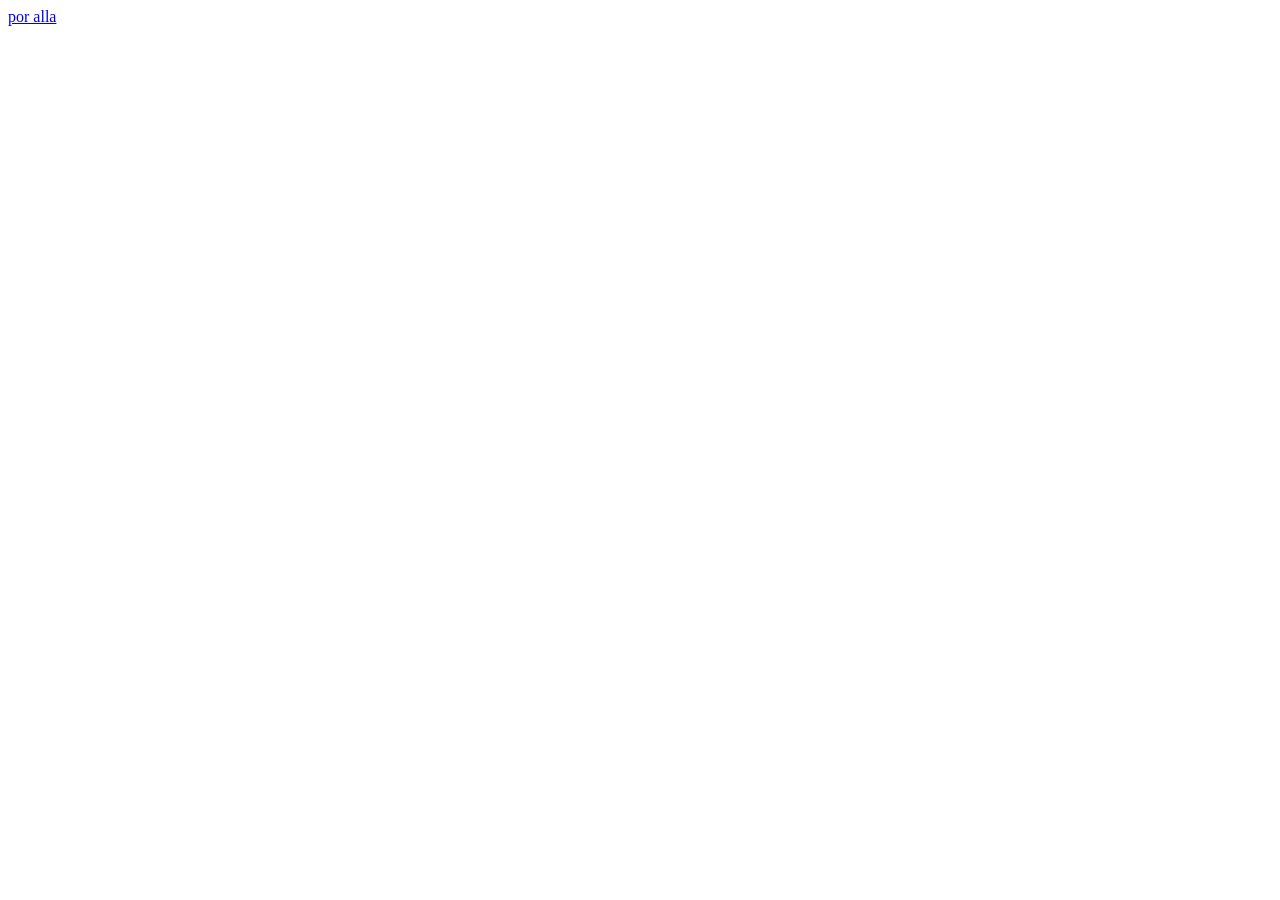
==== TeChina/index.html @ 1a7772d8 "Add files via upload" ====
<!DOCTYPE html>
<html lang="en">
<head>
    <meta charset="UTF-8">
    <meta name="viewport" content="width=device-width, initial-scale=1.0">
    <title>Document</title>
</head>
<body>
    <a href="principal.html">por alla
    </a>
</body>
</html>
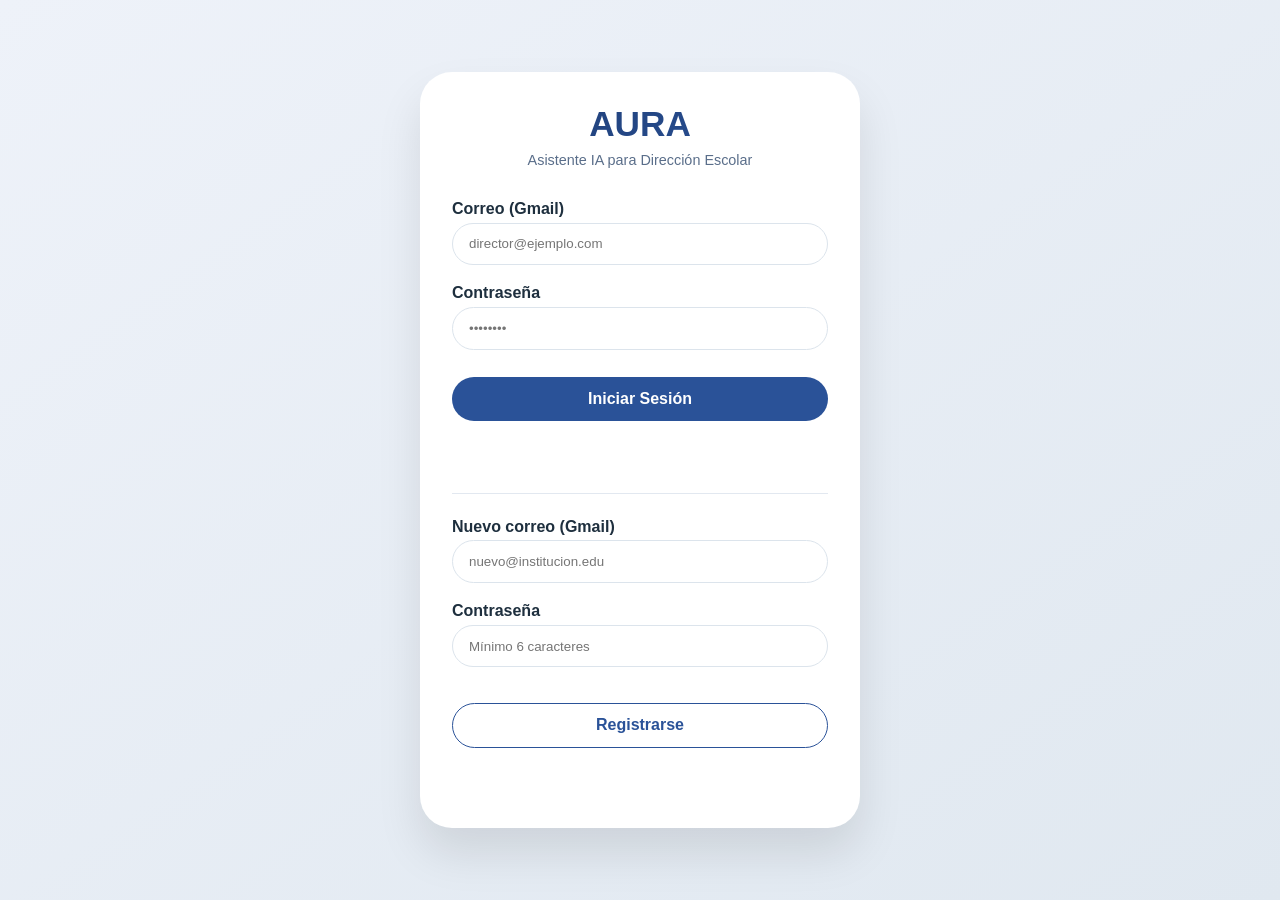
==== commit 6df6572b: "Add files via upload" ====
--- a/TeChina/index.html
+++ b/TeChina/index.html
@@ -1,12 +1,47 @@
 <!DOCTYPE html>
-<html lang="en">
+<html lang="es">
 <head>
     <meta charset="UTF-8">
-    <meta name="viewport" content="width=device-width, initial-scale=1.0">
-    <title>Document</title>
+    <meta namea="viewport" content="width=device-width, initial-scale=1.0">
+    <title>Acceso Directivos | Asistente IA AURA</title>
+    <link href="style.css" rel="stylesheet">
+    <link rel="stylesheet" href="style.css">
+    <link rel="stylesheet" href="style.css">
 </head>
 <body>
-    <a href="principal.html">por alla
-    </a>
+<div class="login-container">
+    <div class="logo"><i class="fas fa-robot"></i> AURA</div>
+    <div class="sub">Asistente IA para Dirección Escolar</div>
+
+    <div id="loginForm">
+        <div class="input-group">
+            <label>Correo (Gmail)</label>
+            <input type="email" id="loginEmail" placeholder="director@ejemplo.com">
+        </div>
+        <div class="input-group">
+            <label>Contraseña</label>
+            <input type="password" id="loginPassword" placeholder="••••••••">
+        </div>
+        <button class="btn-auth" id="loginBtn">Iniciar Sesión</button>
+        <div id="loginMessage" class="message"></div>
+    </div>
+
+    <hr>
+
+    <div id="registerForm">
+        <div class="input-group">
+            <label>Nuevo correo (Gmail)</label>
+            <input type="email" id="regEmail" placeholder="nuevo@institucion.edu">
+        </div>
+        <div class="input-group">
+            <label>Contraseña</label>
+            <input type="password" id="regPassword" placeholder="Mínimo 6 caracteres">
+        </div>
+        <button class="btn-auth btn-secondary" id="registerBtn">Registrarse</button>
+        <div id="regMessage" class="message"></div>
+    </div>
+</div>
+
+<script src="script.js"></script>
 </body>
 </html>
--- a/TeChina/style.css
+++ b/TeChina/style.css
@@ -0,0 +1,118 @@
+        * {
+            margin: 0;
+            padding: 0;
+            box-sizing: border-box;
+        }
+
+        body {
+            font-family: 'Plus Jakarta Sans', sans-serif;
+            background: linear-gradient(145deg, #eef2f9 0%, #e0e8f0 100%);
+            min-height: 100vh;
+            display: flex;
+            align-items: center;
+            justify-content: center;
+            padding: 1rem;
+        }
+
+        .login-container {
+            background: white;
+            border-radius: 2rem;
+            box-shadow: 0 25px 45px rgba(0,0,0,0.1);
+            width: 100%;
+            max-width: 440px;
+            padding: 2rem;
+            text-align: center;
+        }
+
+        .logo {
+            font-size: 2.2rem;
+            font-weight: 800;
+            background: linear-gradient(135deg, #1e3c72, #2a5298);
+            -webkit-background-clip: text;
+            background-clip: text;
+            color: transparent;
+            margin-bottom: 0.5rem;
+        }
+
+        .sub {
+            color: #5a6e8a;
+            margin-bottom: 2rem;
+            font-size: 0.9rem;
+        }
+
+        .input-group {
+            margin-bottom: 1.2rem;
+            text-align: left;
+        }
+
+        .input-group label {
+            display: block;
+            font-weight: 600;
+            margin-bottom: 0.3rem;
+            color: #1e2f3e;
+        }
+
+        .input-group input {
+            width: 100%;
+            padding: 0.8rem 1rem;
+            border: 1px solid #dce4ec;
+            border-radius: 2rem;
+            font-family: inherit;
+            outline: none;
+            transition: 0.2s;
+        }
+
+        .input-group input:focus {
+            border-color: #2a5298;
+            box-shadow: 0 0 0 2px rgba(42,82,152,0.2);
+        }
+
+        .btn-auth {
+            background: #2a5298;
+            color: white;
+            border: none;
+            padding: 0.8rem;
+            width: 100%;
+            border-radius: 3rem;
+            font-weight: 700;
+            font-size: 1rem;
+            cursor: pointer;
+            transition: 0.2s;
+            margin-top: 0.5rem;
+        }
+
+        .btn-auth:hover {
+            background: #1e3c72;
+            transform: translateY(-2px);
+        }
+
+        .btn-secondary {
+            background: transparent;
+            color: #2a5298;
+            border: 1px solid #2a5298;
+            margin-top: 1rem;
+        }
+
+        .btn-secondary:hover {
+            background: #eef2ff;
+        }
+
+        .message {
+            margin-top: 1rem;
+            font-size: 0.85rem;
+            min-height: 2rem;
+        }
+
+        .error {
+            color: #c62828;
+        }
+
+        .success {
+            color: #2e7d32;
+        }
+
+        hr {
+            margin: 1.5rem 0;
+            border: none;
+            border-top: 1px solid #e2e8f0;
+        }
--- a/TeChina/style.css
+++ b/TeChina/style.css
@@ -0,0 +1,118 @@
+        * {
+            margin: 0;
+            padding: 0;
+            box-sizing: border-box;
+        }
+
+        body {
+            font-family: 'Plus Jakarta Sans', sans-serif;
+            background: linear-gradient(145deg, #eef2f9 0%, #e0e8f0 100%);
+            min-height: 100vh;
+            display: flex;
+            align-items: center;
+            justify-content: center;
+            padding: 1rem;
+        }
+
+        .login-container {
+            background: white;
+            border-radius: 2rem;
+            box-shadow: 0 25px 45px rgba(0,0,0,0.1);
+            width: 100%;
+            max-width: 440px;
+            padding: 2rem;
+            text-align: center;
+        }
+
+        .logo {
+            font-size: 2.2rem;
+            font-weight: 800;
+            background: linear-gradient(135deg, #1e3c72, #2a5298);
+            -webkit-background-clip: text;
+            background-clip: text;
+            color: transparent;
+            margin-bottom: 0.5rem;
+        }
+
+        .sub {
+            color: #5a6e8a;
+            margin-bottom: 2rem;
+            font-size: 0.9rem;
+        }
+
+        .input-group {
+            margin-bottom: 1.2rem;
+            text-align: left;
+        }
+
+        .input-group label {
+            display: block;
+            font-weight: 600;
+            margin-bottom: 0.3rem;
+            color: #1e2f3e;
+        }
+
+        .input-group input {
+            width: 100%;
+            padding: 0.8rem 1rem;
+            border: 1px solid #dce4ec;
+            border-radius: 2rem;
+            font-family: inherit;
+            outline: none;
+            transition: 0.2s;
+        }
+
+        .input-group input:focus {
+            border-color: #2a5298;
+            box-shadow: 0 0 0 2px rgba(42,82,152,0.2);
+        }
+
+        .btn-auth {
+            background: #2a5298;
+            color: white;
+            border: none;
+            padding: 0.8rem;
+            width: 100%;
+            border-radius: 3rem;
+            font-weight: 700;
+            font-size: 1rem;
+            cursor: pointer;
+            transition: 0.2s;
+            margin-top: 0.5rem;
+        }
+
+        .btn-auth:hover {
+            background: #1e3c72;
+            transform: translateY(-2px);
+        }
+
+        .btn-secondary {
+            background: transparent;
+            color: #2a5298;
+            border: 1px solid #2a5298;
+            margin-top: 1rem;
+        }
+
+        .btn-secondary:hover {
+            background: #eef2ff;
+        }
+
+        .message {
+            margin-top: 1rem;
+            font-size: 0.85rem;
+            min-height: 2rem;
+        }
+
+        .error {
+            color: #c62828;
+        }
+
+        .success {
+            color: #2e7d32;
+        }
+
+        hr {
+            margin: 1.5rem 0;
+            border: none;
+            border-top: 1px solid #e2e8f0;
+        }
--- a/TeChina/style.css
+++ b/TeChina/style.css
@@ -0,0 +1,118 @@
+        * {
+            margin: 0;
+            padding: 0;
+            box-sizing: border-box;
+        }
+
+        body {
+            font-family: 'Plus Jakarta Sans', sans-serif;
+            background: linear-gradient(145deg, #eef2f9 0%, #e0e8f0 100%);
+            min-height: 100vh;
+            display: flex;
+            align-items: center;
+            justify-content: center;
+            padding: 1rem;
+        }
+
+        .login-container {
+            background: white;
+            border-radius: 2rem;
+            box-shadow: 0 25px 45px rgba(0,0,0,0.1);
+            width: 100%;
+            max-width: 440px;
+            padding: 2rem;
+            text-align: center;
+        }
+
+        .logo {
+            font-size: 2.2rem;
+            font-weight: 800;
+            background: linear-gradient(135deg, #1e3c72, #2a5298);
+            -webkit-background-clip: text;
+            background-clip: text;
+            color: transparent;
+            margin-bottom: 0.5rem;
+        }
+
+        .sub {
+            color: #5a6e8a;
+            margin-bottom: 2rem;
+            font-size: 0.9rem;
+        }
+
+        .input-group {
+            margin-bottom: 1.2rem;
+            text-align: left;
+        }
+
+        .input-group label {
+            display: block;
+            font-weight: 600;
+            margin-bottom: 0.3rem;
+            color: #1e2f3e;
+        }
+
+        .input-group input {
+            width: 100%;
+            padding: 0.8rem 1rem;
+            border: 1px solid #dce4ec;
+            border-radius: 2rem;
+            font-family: inherit;
+            outline: none;
+            transition: 0.2s;
+        }
+
+        .input-group input:focus {
+            border-color: #2a5298;
+            box-shadow: 0 0 0 2px rgba(42,82,152,0.2);
+        }
+
+        .btn-auth {
+            background: #2a5298;
+            color: white;
+            border: none;
+            padding: 0.8rem;
+            width: 100%;
+            border-radius: 3rem;
+            font-weight: 700;
+            font-size: 1rem;
+            cursor: pointer;
+            transition: 0.2s;
+            margin-top: 0.5rem;
+        }
+
+        .btn-auth:hover {
+            background: #1e3c72;
+            transform: translateY(-2px);
+        }
+
+        .btn-secondary {
+            background: transparent;
+            color: #2a5298;
+            border: 1px solid #2a5298;
+            margin-top: 1rem;
+        }
+
+        .btn-secondary:hover {
+            background: #eef2ff;
+        }
+
+        .message {
+            margin-top: 1rem;
+            font-size: 0.85rem;
+            min-height: 2rem;
+        }
+
+        .error {
+            color: #c62828;
+        }
+
+        .success {
+            color: #2e7d32;
+        }
+
+        hr {
+            margin: 1.5rem 0;
+            border: none;
+            border-top: 1px solid #e2e8f0;
+        }
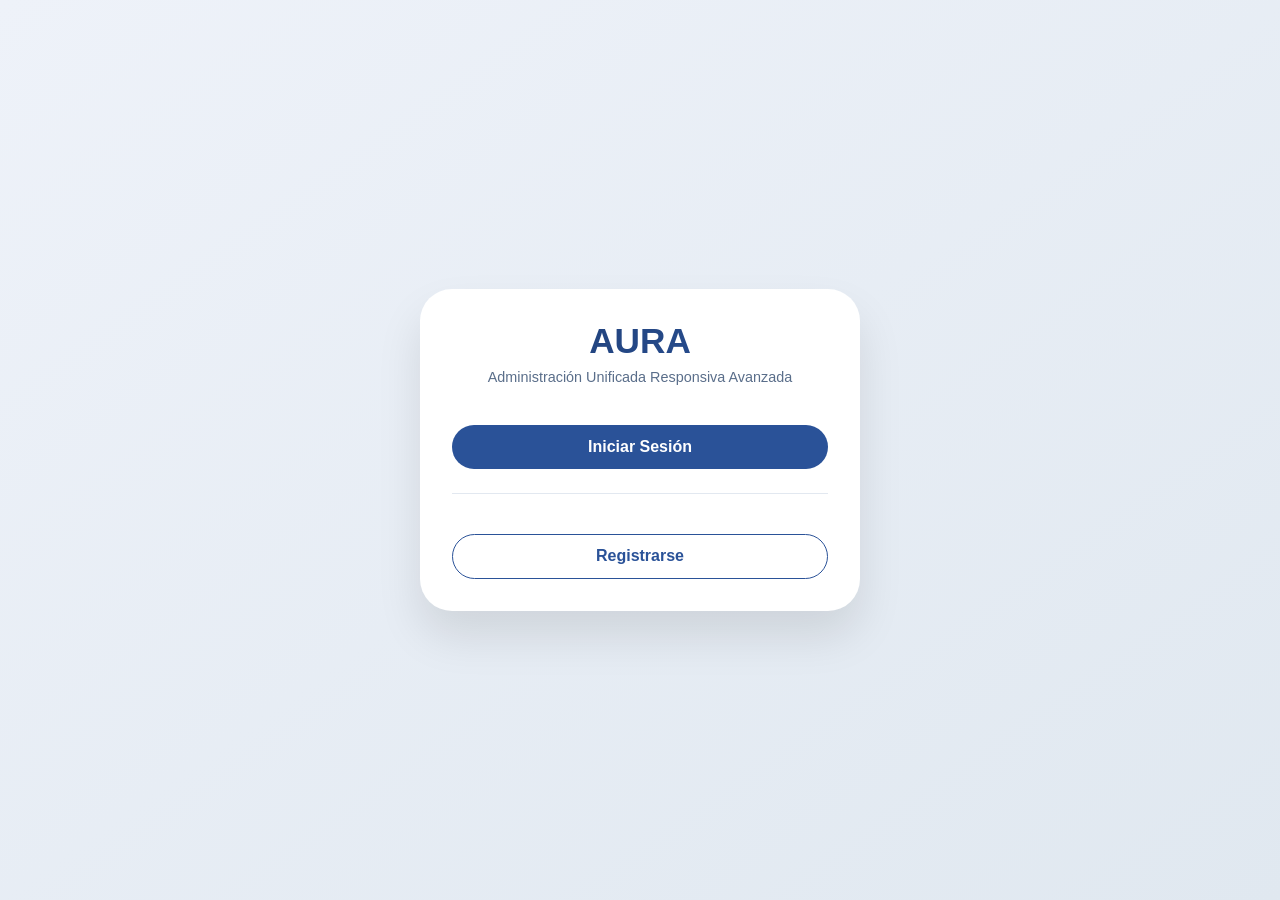
==== commit 84ac3b58: "Cambios Techina 18.04.26" ====
--- a/TeChina/index.html
+++ b/TeChina/index.html
@@ -1,47 +1,49 @@
-<!DOCTYPE html>
-<html lang="es">
-<head>
-    <meta charset="UTF-8">
-    <meta namea="viewport" content="width=device-width, initial-scale=1.0">
-    <title>Acceso Directivos | Asistente IA AURA</title>
-    <link href="style.css" rel="stylesheet">
-    <link rel="stylesheet" href="style.css">
-    <link rel="stylesheet" href="style.css">
-</head>
-<body>
-<div class="login-container">
-    <div class="logo"><i class="fas fa-robot"></i> AURA</div>
-    <div class="sub">Asistente IA para Dirección Escolar</div>
-
-    <div id="loginForm">
-        <div class="input-group">
-            <label>Correo (Gmail)</label>
-            <input type="email" id="loginEmail" placeholder="director@ejemplo.com">
-        </div>
-        <div class="input-group">
-            <label>Contraseña</label>
-            <input type="password" id="loginPassword" placeholder="••••••••">
-        </div>
-        <button class="btn-auth" id="loginBtn">Iniciar Sesión</button>
-        <div id="loginMessage" class="message"></div>
-    </div>
-
-    <hr>
-
-    <div id="registerForm">
-        <div class="input-group">
-            <label>Nuevo correo (Gmail)</label>
-            <input type="email" id="regEmail" placeholder="nuevo@institucion.edu">
-        </div>
-        <div class="input-group">
-            <label>Contraseña</label>
-            <input type="password" id="regPassword" placeholder="Mínimo 6 caracteres">
-        </div>
-        <button class="btn-auth btn-secondary" id="registerBtn">Registrarse</button>
-        <div id="regMessage" class="message"></div>
-    </div>
-</div>
-
-<script src="script.js"></script>
-</body>
+<!DOCTYPE html>
+<html lang="es">
+<head>
+    <meta charset="UTF-8">
+    <meta namea="viewport" content="width=device-width, initial-scale=1.0">
+    <title>Acceso Directivos | Asistente IA AURA</title>
+    <link href="style.css" rel="stylesheet">
+    <link rel="stylesheet" href="style.css">
+    <link rel="stylesheet" href="style.css">
+</head>
+<body>
+<div class="login-container">
+    <div class="logo"><i class="fas fa-robot"></i> AURA</div>
+    <div class="sub">Administración Unificada Responsiva Avanzada</div>
+
+    <button id="boton1" class="btn-auth" onclick="toggleMenu('login')">Iniciar Sesión</button>
+    <div id="loginForm" class="dropdown hidden">
+        <div class="input-group">
+            <label>Correo (Gmail)</label>
+            <input type="email" id="loginEmail" placeholder="director@ejemplo.com">
+        </div>
+        <div class="input-group">
+            <label>Contraseña</label>
+            <input type="password" id="loginPassword" placeholder="••••••••">
+        </div>
+        <button class="btn-auth" id="loginBtn">Iniciar Sesión</button>
+        <div id="loginMessage" class="message"></div>
+    </div>
+
+    <hr>
+
+    <button id="boton2" class="btn-auth btn-secondary" onclick="toggleMenu('register')">Registrarse</button>
+    <div id="registerForm" class="dropdown hidden">
+        <div class="input-group">
+            <label>Nuevo correo (Gmail)</label>
+            <input type="email" id="regEmail" placeholder="nuevo@institucion.edu">
+        </div>
+        <div class="input-group">
+            <label>Contraseña</label>
+            <input type="password" id="regPassword" placeholder="Mínimo 6 caracteres">
+        </div>
+        <button class="btn-auth btn-secondary" id="registerBtn">Registrarse</button>
+        <div id="regMessage" class="message"></div>
+    </div>
+</div>
+
+<script src="script.js"></script>
+</body>
 </html>
--- a/TeChina/style.css
+++ b/TeChina/style.css
@@ -1,118 +1,135 @@
-        * {
-            margin: 0;
-            padding: 0;
-            box-sizing: border-box;
-        }
-
-        body {
-            font-family: 'Plus Jakarta Sans', sans-serif;
-            background: linear-gradient(145deg, #eef2f9 0%, #e0e8f0 100%);
-            min-height: 100vh;
-            display: flex;
-            align-items: center;
-            justify-content: center;
-            padding: 1rem;
-        }
-
-        .login-container {
-            background: white;
-            border-radius: 2rem;
-            box-shadow: 0 25px 45px rgba(0,0,0,0.1);
-            width: 100%;
-            max-width: 440px;
-            padding: 2rem;
-            text-align: center;
-        }
-
-        .logo {
-            font-size: 2.2rem;
-            font-weight: 800;
-            background: linear-gradient(135deg, #1e3c72, #2a5298);
-            -webkit-background-clip: text;
-            background-clip: text;
-            color: transparent;
-            margin-bottom: 0.5rem;
-        }
-
-        .sub {
-            color: #5a6e8a;
-            margin-bottom: 2rem;
-            font-size: 0.9rem;
-        }
-
-        .input-group {
-            margin-bottom: 1.2rem;
-            text-align: left;
-        }
-
-        .input-group label {
-            display: block;
-            font-weight: 600;
-            margin-bottom: 0.3rem;
-            color: #1e2f3e;
-        }
-
-        .input-group input {
-            width: 100%;
-            padding: 0.8rem 1rem;
-            border: 1px solid #dce4ec;
-            border-radius: 2rem;
-            font-family: inherit;
-            outline: none;
-            transition: 0.2s;
-        }
-
-        .input-group input:focus {
-            border-color: #2a5298;
-            box-shadow: 0 0 0 2px rgba(42,82,152,0.2);
-        }
-
-        .btn-auth {
-            background: #2a5298;
-            color: white;
-            border: none;
-            padding: 0.8rem;
-            width: 100%;
-            border-radius: 3rem;
-            font-weight: 700;
-            font-size: 1rem;
-            cursor: pointer;
-            transition: 0.2s;
-            margin-top: 0.5rem;
-        }
-
-        .btn-auth:hover {
-            background: #1e3c72;
-            transform: translateY(-2px);
-        }
-
-        .btn-secondary {
-            background: transparent;
-            color: #2a5298;
-            border: 1px solid #2a5298;
-            margin-top: 1rem;
-        }
-
-        .btn-secondary:hover {
-            background: #eef2ff;
-        }
-
-        .message {
-            margin-top: 1rem;
-            font-size: 0.85rem;
-            min-height: 2rem;
-        }
-
-        .error {
-            color: #c62828;
-        }
-
-        .success {
-            color: #2e7d32;
-        }
-
-        hr {
-            margin: 1.5rem 0;
-            border: none;
-            border-top: 1px solid #e2e8f0;
-        }+        * {
+            margin: 0;
+            padding: 0;
+            box-sizing: border-box;
+        }
+
+        body {
+            font-family: 'Plus Jakarta Sans', sans-serif;
+            background: linear-gradient(145deg, #eef2f9 0%, #e0e8f0 100%);
+            min-height: 100vh;
+            display: flex;
+            align-items: center;
+            justify-content: center;
+            padding: 1rem;
+        }
+
+        .login-container {
+            background: white;
+            border-radius: 2rem;
+            box-shadow: 0 25px 45px rgba(0,0,0,0.1);
+            width: 100%;
+            max-width: 440px;
+            padding: 2rem;
+            text-align: center;
+        }
+
+        .logo {
+            font-size: 2.2rem;
+            font-weight: 800;
+            background: linear-gradient(135deg, #1e3c72, #2a5298);
+            -webkit-background-clip: text;
+            background-clip: text;
+            color: transparent;
+            margin-bottom: 0.5rem;
+        }
+
+        .sub {
+            color: #5a6e8a;
+            margin-bottom: 2rem;
+            font-size: 0.9rem;
+        }
+
+        .input-group {
+            margin-bottom: 1.2rem;
+            text-align: left;
+        }
+
+        .input-group label {
+            display: block;
+            font-weight: 600;
+            margin-bottom: 0.3rem;
+            color: #1e2f3e;
+        }
+
+        .input-group input {
+            width: 100%;
+            padding: 0.8rem 1rem;
+            border: 1px solid #dce4ec;
+            border-radius: 2rem;
+            font-family: inherit;
+            outline: none;
+            transition: 0.2s;
+        }
+
+        .input-group input:focus {
+            border-color: #2a5298;
+            box-shadow: 0 0 0 2px rgba(42,82,152,0.2);
+        }
+
+        .btn-auth {
+            background: #2a5298;
+            color: white;
+            border: none;
+            padding: 0.8rem;
+            width: 100%;
+            border-radius: 3rem;
+            font-weight: 700;
+            font-size: 1rem;
+            cursor: pointer;
+            transition: 0.2s;
+            margin-top: 0.5rem;
+        }
+
+        .btn-auth:hover {
+            background: #1e3c72;
+            transform: translateY(-2px);
+        }
+
+        .btn-secondary {
+            background: transparent;
+            color: #2a5298;
+            border: 1px solid #2a5298;
+            margin-top: 1rem;
+        }
+
+        .btn-secondary:hover {
+            background: #eef2ff;
+        }
+
+        .message {
+            margin-top: 1rem;
+            font-size: 0.85rem;
+            min-height: 2rem;
+        }
+
+        .error {
+            color: #c62828;
+        }
+
+        .success {
+            color: #2e7d32;
+        }
+
+        hr {
+            margin: 1.5rem 0;
+            border: none;
+            border-top: 1px solid #e2e8f0;
+        }
+        .hidden {
+    display: none;
+}
+
+.dropdown {
+    margin-top: 1rem;
+    animation: fadeIn 0.3s ease;
+}
+
+.hidden {
+    display: none;
+}
+
+@keyframes fadeIn {
+    from { opacity: 0; transform: translateY(-10px); }
+    to { opacity: 1; transform: translateY(0); }
+}
--- a/TeChina/style.css
+++ b/TeChina/style.css
@@ -1,118 +1,135 @@
-        * {
-            margin: 0;
-            padding: 0;
-            box-sizing: border-box;
-        }
-
-        body {
-            font-family: 'Plus Jakarta Sans', sans-serif;
-            background: linear-gradient(145deg, #eef2f9 0%, #e0e8f0 100%);
-            min-height: 100vh;
-            display: flex;
-            align-items: center;
-            justify-content: center;
-            padding: 1rem;
-        }
-
-        .login-container {
-            background: white;
-            border-radius: 2rem;
-            box-shadow: 0 25px 45px rgba(0,0,0,0.1);
-            width: 100%;
-            max-width: 440px;
-            padding: 2rem;
-            text-align: center;
-        }
-
-        .logo {
-            font-size: 2.2rem;
-            font-weight: 800;
-            background: linear-gradient(135deg, #1e3c72, #2a5298);
-            -webkit-background-clip: text;
-            background-clip: text;
-            color: transparent;
-            margin-bottom: 0.5rem;
-        }
-
-        .sub {
-            color: #5a6e8a;
-            margin-bottom: 2rem;
-            font-size: 0.9rem;
-        }
-
-        .input-group {
-            margin-bottom: 1.2rem;
-            text-align: left;
-        }
-
-        .input-group label {
-            display: block;
-            font-weight: 600;
-            margin-bottom: 0.3rem;
-            color: #1e2f3e;
-        }
-
-        .input-group input {
-            width: 100%;
-            padding: 0.8rem 1rem;
-            border: 1px solid #dce4ec;
-            border-radius: 2rem;
-            font-family: inherit;
-            outline: none;
-            transition: 0.2s;
-        }
-
-        .input-group input:focus {
-            border-color: #2a5298;
-            box-shadow: 0 0 0 2px rgba(42,82,152,0.2);
-        }
-
-        .btn-auth {
-            background: #2a5298;
-            color: white;
-            border: none;
-            padding: 0.8rem;
-            width: 100%;
-            border-radius: 3rem;
-            font-weight: 700;
-            font-size: 1rem;
-            cursor: pointer;
-            transition: 0.2s;
-            margin-top: 0.5rem;
-        }
-
-        .btn-auth:hover {
-            background: #1e3c72;
-            transform: translateY(-2px);
-        }
-
-        .btn-secondary {
-            background: transparent;
-            color: #2a5298;
-            border: 1px solid #2a5298;
-            margin-top: 1rem;
-        }
-
-        .btn-secondary:hover {
-            background: #eef2ff;
-        }
-
-        .message {
-            margin-top: 1rem;
-            font-size: 0.85rem;
-            min-height: 2rem;
-        }
-
-        .error {
-            color: #c62828;
-        }
-
-        .success {
-            color: #2e7d32;
-        }
-
-        hr {
-            margin: 1.5rem 0;
-            border: none;
-            border-top: 1px solid #e2e8f0;
-        }+        * {
+            margin: 0;
+            padding: 0;
+            box-sizing: border-box;
+        }
+
+        body {
+            font-family: 'Plus Jakarta Sans', sans-serif;
+            background: linear-gradient(145deg, #eef2f9 0%, #e0e8f0 100%);
+            min-height: 100vh;
+            display: flex;
+            align-items: center;
+            justify-content: center;
+            padding: 1rem;
+        }
+
+        .login-container {
+            background: white;
+            border-radius: 2rem;
+            box-shadow: 0 25px 45px rgba(0,0,0,0.1);
+            width: 100%;
+            max-width: 440px;
+            padding: 2rem;
+            text-align: center;
+        }
+
+        .logo {
+            font-size: 2.2rem;
+            font-weight: 800;
+            background: linear-gradient(135deg, #1e3c72, #2a5298);
+            -webkit-background-clip: text;
+            background-clip: text;
+            color: transparent;
+            margin-bottom: 0.5rem;
+        }
+
+        .sub {
+            color: #5a6e8a;
+            margin-bottom: 2rem;
+            font-size: 0.9rem;
+        }
+
+        .input-group {
+            margin-bottom: 1.2rem;
+            text-align: left;
+        }
+
+        .input-group label {
+            display: block;
+            font-weight: 600;
+            margin-bottom: 0.3rem;
+            color: #1e2f3e;
+        }
+
+        .input-group input {
+            width: 100%;
+            padding: 0.8rem 1rem;
+            border: 1px solid #dce4ec;
+            border-radius: 2rem;
+            font-family: inherit;
+            outline: none;
+            transition: 0.2s;
+        }
+
+        .input-group input:focus {
+            border-color: #2a5298;
+            box-shadow: 0 0 0 2px rgba(42,82,152,0.2);
+        }
+
+        .btn-auth {
+            background: #2a5298;
+            color: white;
+            border: none;
+            padding: 0.8rem;
+            width: 100%;
+            border-radius: 3rem;
+            font-weight: 700;
+            font-size: 1rem;
+            cursor: pointer;
+            transition: 0.2s;
+            margin-top: 0.5rem;
+        }
+
+        .btn-auth:hover {
+            background: #1e3c72;
+            transform: translateY(-2px);
+        }
+
+        .btn-secondary {
+            background: transparent;
+            color: #2a5298;
+            border: 1px solid #2a5298;
+            margin-top: 1rem;
+        }
+
+        .btn-secondary:hover {
+            background: #eef2ff;
+        }
+
+        .message {
+            margin-top: 1rem;
+            font-size: 0.85rem;
+            min-height: 2rem;
+        }
+
+        .error {
+            color: #c62828;
+        }
+
+        .success {
+            color: #2e7d32;
+        }
+
+        hr {
+            margin: 1.5rem 0;
+            border: none;
+            border-top: 1px solid #e2e8f0;
+        }
+        .hidden {
+    display: none;
+}
+
+.dropdown {
+    margin-top: 1rem;
+    animation: fadeIn 0.3s ease;
+}
+
+.hidden {
+    display: none;
+}
+
+@keyframes fadeIn {
+    from { opacity: 0; transform: translateY(-10px); }
+    to { opacity: 1; transform: translateY(0); }
+}
--- a/TeChina/style.css
+++ b/TeChina/style.css
@@ -1,118 +1,135 @@
-        * {
-            margin: 0;
-            padding: 0;
-            box-sizing: border-box;
-        }
-
-        body {
-            font-family: 'Plus Jakarta Sans', sans-serif;
-            background: linear-gradient(145deg, #eef2f9 0%, #e0e8f0 100%);
-            min-height: 100vh;
-            display: flex;
-            align-items: center;
-            justify-content: center;
-            padding: 1rem;
-        }
-
-        .login-container {
-            background: white;
-            border-radius: 2rem;
-            box-shadow: 0 25px 45px rgba(0,0,0,0.1);
-            width: 100%;
-            max-width: 440px;
-            padding: 2rem;
-            text-align: center;
-        }
-
-        .logo {
-            font-size: 2.2rem;
-            font-weight: 800;
-            background: linear-gradient(135deg, #1e3c72, #2a5298);
-            -webkit-background-clip: text;
-            background-clip: text;
-            color: transparent;
-            margin-bottom: 0.5rem;
-        }
-
-        .sub {
-            color: #5a6e8a;
-            margin-bottom: 2rem;
-            font-size: 0.9rem;
-        }
-
-        .input-group {
-            margin-bottom: 1.2rem;
-            text-align: left;
-        }
-
-        .input-group label {
-            display: block;
-            font-weight: 600;
-            margin-bottom: 0.3rem;
-            color: #1e2f3e;
-        }
-
-        .input-group input {
-            width: 100%;
-            padding: 0.8rem 1rem;
-            border: 1px solid #dce4ec;
-            border-radius: 2rem;
-            font-family: inherit;
-            outline: none;
-            transition: 0.2s;
-        }
-
-        .input-group input:focus {
-            border-color: #2a5298;
-            box-shadow: 0 0 0 2px rgba(42,82,152,0.2);
-        }
-
-        .btn-auth {
-            background: #2a5298;
-            color: white;
-            border: none;
-            padding: 0.8rem;
-            width: 100%;
-            border-radius: 3rem;
-            font-weight: 700;
-            font-size: 1rem;
-            cursor: pointer;
-            transition: 0.2s;
-            margin-top: 0.5rem;
-        }
-
-        .btn-auth:hover {
-            background: #1e3c72;
-            transform: translateY(-2px);
-        }
-
-        .btn-secondary {
-            background: transparent;
-            color: #2a5298;
-            border: 1px solid #2a5298;
-            margin-top: 1rem;
-        }
-
-        .btn-secondary:hover {
-            background: #eef2ff;
-        }
-
-        .message {
-            margin-top: 1rem;
-            font-size: 0.85rem;
-            min-height: 2rem;
-        }
-
-        .error {
-            color: #c62828;
-        }
-
-        .success {
-            color: #2e7d32;
-        }
-
-        hr {
-            margin: 1.5rem 0;
-            border: none;
-            border-top: 1px solid #e2e8f0;
-        }+        * {
+            margin: 0;
+            padding: 0;
+            box-sizing: border-box;
+        }
+
+        body {
+            font-family: 'Plus Jakarta Sans', sans-serif;
+            background: linear-gradient(145deg, #eef2f9 0%, #e0e8f0 100%);
+            min-height: 100vh;
+            display: flex;
+            align-items: center;
+            justify-content: center;
+            padding: 1rem;
+        }
+
+        .login-container {
+            background: white;
+            border-radius: 2rem;
+            box-shadow: 0 25px 45px rgba(0,0,0,0.1);
+            width: 100%;
+            max-width: 440px;
+            padding: 2rem;
+            text-align: center;
+        }
+
+        .logo {
+            font-size: 2.2rem;
+            font-weight: 800;
+            background: linear-gradient(135deg, #1e3c72, #2a5298);
+            -webkit-background-clip: text;
+            background-clip: text;
+            color: transparent;
+            margin-bottom: 0.5rem;
+        }
+
+        .sub {
+            color: #5a6e8a;
+            margin-bottom: 2rem;
+            font-size: 0.9rem;
+        }
+
+        .input-group {
+            margin-bottom: 1.2rem;
+            text-align: left;
+        }
+
+        .input-group label {
+            display: block;
+            font-weight: 600;
+            margin-bottom: 0.3rem;
+            color: #1e2f3e;
+        }
+
+        .input-group input {
+            width: 100%;
+            padding: 0.8rem 1rem;
+            border: 1px solid #dce4ec;
+            border-radius: 2rem;
+            font-family: inherit;
+            outline: none;
+            transition: 0.2s;
+        }
+
+        .input-group input:focus {
+            border-color: #2a5298;
+            box-shadow: 0 0 0 2px rgba(42,82,152,0.2);
+        }
+
+        .btn-auth {
+            background: #2a5298;
+            color: white;
+            border: none;
+            padding: 0.8rem;
+            width: 100%;
+            border-radius: 3rem;
+            font-weight: 700;
+            font-size: 1rem;
+            cursor: pointer;
+            transition: 0.2s;
+            margin-top: 0.5rem;
+        }
+
+        .btn-auth:hover {
+            background: #1e3c72;
+            transform: translateY(-2px);
+        }
+
+        .btn-secondary {
+            background: transparent;
+            color: #2a5298;
+            border: 1px solid #2a5298;
+            margin-top: 1rem;
+        }
+
+        .btn-secondary:hover {
+            background: #eef2ff;
+        }
+
+        .message {
+            margin-top: 1rem;
+            font-size: 0.85rem;
+            min-height: 2rem;
+        }
+
+        .error {
+            color: #c62828;
+        }
+
+        .success {
+            color: #2e7d32;
+        }
+
+        hr {
+            margin: 1.5rem 0;
+            border: none;
+            border-top: 1px solid #e2e8f0;
+        }
+        .hidden {
+    display: none;
+}
+
+.dropdown {
+    margin-top: 1rem;
+    animation: fadeIn 0.3s ease;
+}
+
+.hidden {
+    display: none;
+}
+
+@keyframes fadeIn {
+    from { opacity: 0; transform: translateY(-10px); }
+    to { opacity: 1; transform: translateY(0); }
+}
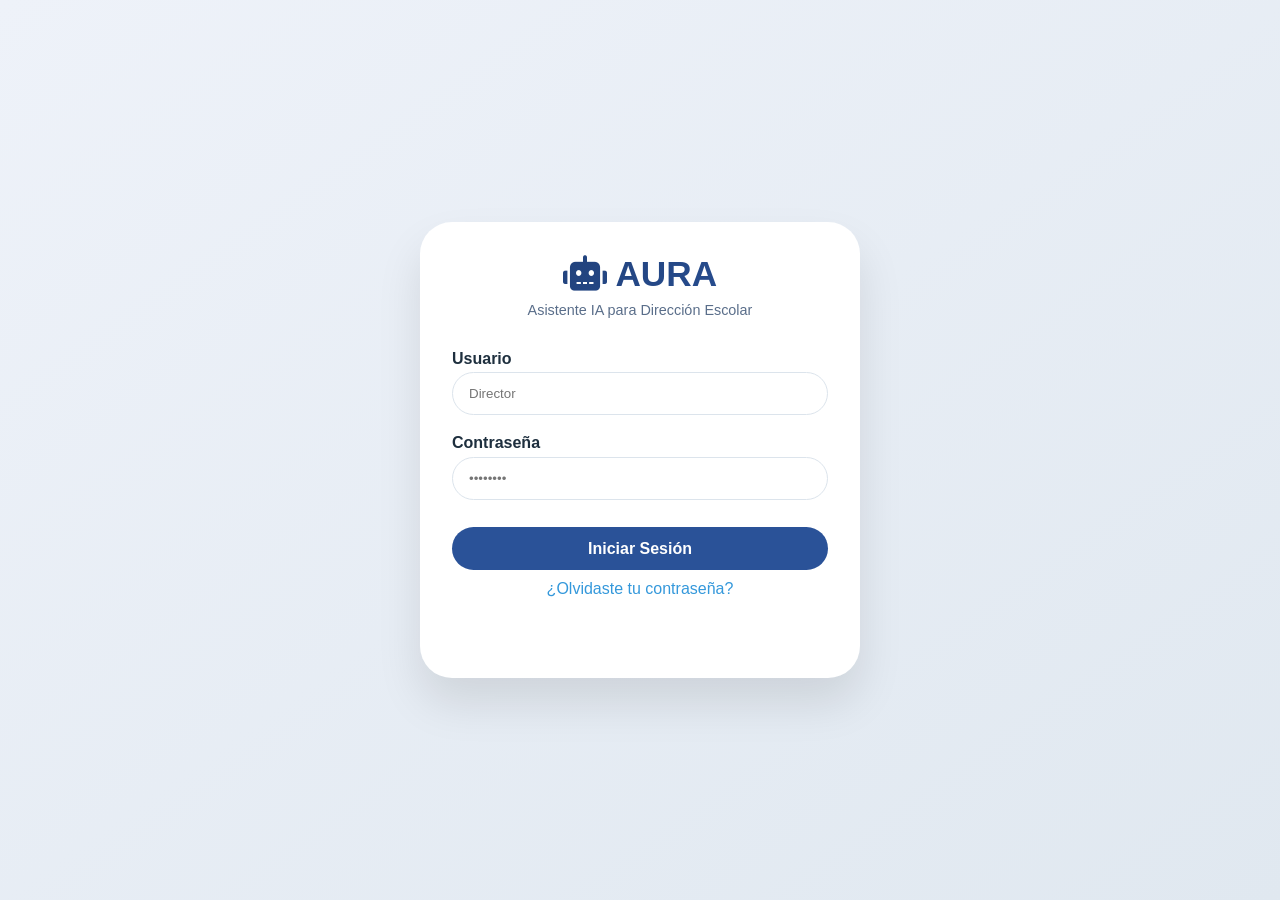
==== commit b2563d58: "Add files via upload" ====
--- a/TeChina/index.html
+++ b/TeChina/index.html
@@ -1,49 +1,78 @@
-<!DOCTYPE html>
-<html lang="es">
-<head>
-    <meta charset="UTF-8">
-    <meta namea="viewport" content="width=device-width, initial-scale=1.0">
-    <title>Acceso Directivos | Asistente IA AURA</title>
-    <link href="style.css" rel="stylesheet">
-    <link rel="stylesheet" href="style.css">
-    <link rel="stylesheet" href="style.css">
-</head>
-<body>
-<div class="login-container">
-    <div class="logo"><i class="fas fa-robot"></i> AURA</div>
-    <div class="sub">Administración Unificada Responsiva Avanzada</div>
-
-    <button id="boton1" class="btn-auth" onclick="toggleMenu('login')">Iniciar Sesión</button>
-    <div id="loginForm" class="dropdown hidden">
-        <div class="input-group">
-            <label>Correo (Gmail)</label>
-            <input type="email" id="loginEmail" placeholder="director@ejemplo.com">
-        </div>
-        <div class="input-group">
-            <label>Contraseña</label>
-            <input type="password" id="loginPassword" placeholder="••••••••">
-        </div>
-        <button class="btn-auth" id="loginBtn">Iniciar Sesión</button>
-        <div id="loginMessage" class="message"></div>
-    </div>
-
-    <hr>
-
-    <button id="boton2" class="btn-auth btn-secondary" onclick="toggleMenu('register')">Registrarse</button>
-    <div id="registerForm" class="dropdown hidden">
-        <div class="input-group">
-            <label>Nuevo correo (Gmail)</label>
-            <input type="email" id="regEmail" placeholder="nuevo@institucion.edu">
-        </div>
-        <div class="input-group">
-            <label>Contraseña</label>
-            <input type="password" id="regPassword" placeholder="Mínimo 6 caracteres">
-        </div>
-        <button class="btn-auth btn-secondary" id="registerBtn">Registrarse</button>
-        <div id="regMessage" class="message"></div>
-    </div>
-</div>
-
-<script src="script.js"></script>
-</body>
+<!DOCTYPE html>
+<html lang="es">
+<head>
+    <meta charset="UTF-8">
+    <meta name="viewport" content="width=device-width, initial-scale=1.0">
+    <title>Acceso Directivos | Asistente IA AURA</title>
+    <link href="style.css" rel="stylesheet">
+    <link rel="stylesheet" href="style.css">
+    <link rel="stylesheet" href="style.css">
+    <link rel="stylesheet" href="https://cdnjs.cloudflare.com/ajax/libs/font-awesome/6.0.0/css/all.min.css">
+</head>
+<body>
+<div class="login-container">
+    <div class="logo"><i class="fas fa-robot"></i> AURA</div>
+    <div class="sub">Asistente IA para Dirección Escolar</div>
+
+    <!-- LOGIN -->
+    <div id="loginForm">
+        <div class="input-group">
+            <label>Usuario</label>
+            <input type="text" id="loginUser" placeholder="Director">
+        </div>
+
+        <div class="input-group">
+            <label>Contraseña</label>
+            <input type="password" id="loginPassword" placeholder="••••••••">
+        </div>
+
+        <button class="btn-auth" id="loginBtn">Iniciar Sesión</button>
+
+        <p style="margin-top:10px; cursor:pointer; color:#3498db;" onclick="mostrarRecuperacion()">
+            ¿Olvidaste tu contraseña?
+        </p>
+
+        <div id="loginMessage" class="message"></div>
+    </div>
+
+    <!-- RECUPERACIÓN -->
+    <div id="recoveryForm" style="display:none;">
+        <h3>Recuperar contraseña</h3>
+
+        <div class="input-group">
+            <label>Año en que se fundó la institución</label>
+            <input type="text" id="preg1" placeholder="Ej: 2019">
+        </div>
+
+        <div class="input-group">
+            <label>Nombre de la escuela</label>
+            <input type="text" id="preg2" placeholder="Ej: Nombre de la institución">
+        </div>
+
+        <button class="btn-auth btn-secondary" onclick="verificarRespuestas()">
+            Verificar
+        </button>
+
+        <div id="recoveryMessage" class="message"></div>
+
+        <div id="nuevaPassContainer" style="display:none;">
+            <div class="input-group">
+                <label>Nueva contraseña</label>
+                <input type="password" id="newPassword">
+            </div>
+
+            <button class="btn-auth" onclick="cambiarPassword()">
+                Guardar nueva contraseña
+            </button>
+        </div>
+
+        <p style="margin-top:10px; cursor:pointer; color:#3498db;" onclick="volverLogin()">
+            ← Volver al login
+        </p>
+    </div>
+
+</div>
+
+<script src="script.js"></script>
+</body>
 </html>
--- a/TeChina/style.css
+++ b/TeChina/style.css
@@ -1,135 +1,118 @@
-        * {
-            margin: 0;
-            padding: 0;
-            box-sizing: border-box;
-        }
-
-        body {
-            font-family: 'Plus Jakarta Sans', sans-serif;
-            background: linear-gradient(145deg, #eef2f9 0%, #e0e8f0 100%);
-            min-height: 100vh;
-            display: flex;
-            align-items: center;
-            justify-content: center;
-            padding: 1rem;
-        }
-
-        .login-container {
-            background: white;
-            border-radius: 2rem;
-            box-shadow: 0 25px 45px rgba(0,0,0,0.1);
-            width: 100%;
-            max-width: 440px;
-            padding: 2rem;
-            text-align: center;
-        }
-
-        .logo {
-            font-size: 2.2rem;
-            font-weight: 800;
-            background: linear-gradient(135deg, #1e3c72, #2a5298);
-            -webkit-background-clip: text;
-            background-clip: text;
-            color: transparent;
-            margin-bottom: 0.5rem;
-        }
-
-        .sub {
-            color: #5a6e8a;
-            margin-bottom: 2rem;
-            font-size: 0.9rem;
-        }
-
-        .input-group {
-            margin-bottom: 1.2rem;
-            text-align: left;
-        }
-
-        .input-group label {
-            display: block;
-            font-weight: 600;
-            margin-bottom: 0.3rem;
-            color: #1e2f3e;
-        }
-
-        .input-group input {
-            width: 100%;
-            padding: 0.8rem 1rem;
-            border: 1px solid #dce4ec;
-            border-radius: 2rem;
-            font-family: inherit;
-            outline: none;
-            transition: 0.2s;
-        }
-
-        .input-group input:focus {
-            border-color: #2a5298;
-            box-shadow: 0 0 0 2px rgba(42,82,152,0.2);
-        }
-
-        .btn-auth {
-            background: #2a5298;
-            color: white;
-            border: none;
-            padding: 0.8rem;
-            width: 100%;
-            border-radius: 3rem;
-            font-weight: 700;
-            font-size: 1rem;
-            cursor: pointer;
-            transition: 0.2s;
-            margin-top: 0.5rem;
-        }
-
-        .btn-auth:hover {
-            background: #1e3c72;
-            transform: translateY(-2px);
-        }
-
-        .btn-secondary {
-            background: transparent;
-            color: #2a5298;
-            border: 1px solid #2a5298;
-            margin-top: 1rem;
-        }
-
-        .btn-secondary:hover {
-            background: #eef2ff;
-        }
-
-        .message {
-            margin-top: 1rem;
-            font-size: 0.85rem;
-            min-height: 2rem;
-        }
-
-        .error {
-            color: #c62828;
-        }
-
-        .success {
-            color: #2e7d32;
-        }
-
-        hr {
-            margin: 1.5rem 0;
-            border: none;
-            border-top: 1px solid #e2e8f0;
-        }
-        .hidden {
-    display: none;
-}
-
-.dropdown {
-    margin-top: 1rem;
-    animation: fadeIn 0.3s ease;
-}
-
-.hidden {
-    display: none;
-}
-
-@keyframes fadeIn {
-    from { opacity: 0; transform: translateY(-10px); }
-    to { opacity: 1; transform: translateY(0); }
-}+        * {
+            margin: 0;
+            padding: 0;
+            box-sizing: border-box;
+        }
+
+        body {
+            font-family: 'Plus Jakarta Sans', sans-serif;
+            background: linear-gradient(145deg, #eef2f9 0%, #e0e8f0 100%);
+            min-height: 100vh;
+            display: flex;
+            align-items: center;
+            justify-content: center;
+            padding: 1rem;
+        }
+
+        .login-container {
+            background: white;
+            border-radius: 2rem;
+            box-shadow: 0 25px 45px rgba(0,0,0,0.1);
+            width: 100%;
+            max-width: 440px;
+            padding: 2rem;
+            text-align: center;
+        }
+
+        .logo {
+            font-size: 2.2rem;
+            font-weight: 800;
+            background: linear-gradient(135deg, #1e3c72, #2a5298);
+            -webkit-background-clip: text;
+            background-clip: text;
+            color: transparent;
+            margin-bottom: 0.5rem;
+        }
+
+        .sub {
+            color: #5a6e8a;
+            margin-bottom: 2rem;
+            font-size: 0.9rem;
+        }
+
+        .input-group {
+            margin-bottom: 1.2rem;
+            text-align: left;
+        }
+
+        .input-group label {
+            display: block;
+            font-weight: 600;
+            margin-bottom: 0.3rem;
+            color: #1e2f3e;
+        }
+
+        .input-group input {
+            width: 100%;
+            padding: 0.8rem 1rem;
+            border: 1px solid #dce4ec;
+            border-radius: 2rem;
+            font-family: inherit;
+            outline: none;
+            transition: 0.2s;
+        }
+
+        .input-group input:focus {
+            border-color: #2a5298;
+            box-shadow: 0 0 0 2px rgba(42,82,152,0.2);
+        }
+
+        .btn-auth {
+            background: #2a5298;
+            color: white;
+            border: none;
+            padding: 0.8rem;
+            width: 100%;
+            border-radius: 3rem;
+            font-weight: 700;
+            font-size: 1rem;
+            cursor: pointer;
+            transition: 0.2s;
+            margin-top: 0.5rem;
+        }
+
+        .btn-auth:hover {
+            background: #1e3c72;
+            transform: translateY(-2px);
+        }
+
+        .btn-secondary {
+            background: transparent;
+            color: #2a5298;
+            border: 1px solid #2a5298;
+            margin-top: 1rem;
+        }
+
+        .btn-secondary:hover {
+            background: #eef2ff;
+        }
+
+        .message {
+            margin-top: 1rem;
+            font-size: 0.85rem;
+            min-height: 2rem;
+        }
+
+        .error {
+            color: #c62828;
+        }
+
+        .success {
+            color: #2e7d32;
+        }
+
+        hr {
+            margin: 1.5rem 0;
+            border: none;
+            border-top: 1px solid #e2e8f0;
+        }
--- a/TeChina/style.css
+++ b/TeChina/style.css
@@ -1,135 +1,118 @@
-        * {
-            margin: 0;
-            padding: 0;
-            box-sizing: border-box;
-        }
-
-        body {
-            font-family: 'Plus Jakarta Sans', sans-serif;
-            background: linear-gradient(145deg, #eef2f9 0%, #e0e8f0 100%);
-            min-height: 100vh;
-            display: flex;
-            align-items: center;
-            justify-content: center;
-            padding: 1rem;
-        }
-
-        .login-container {
-            background: white;
-            border-radius: 2rem;
-            box-shadow: 0 25px 45px rgba(0,0,0,0.1);
-            width: 100%;
-            max-width: 440px;
-            padding: 2rem;
-            text-align: center;
-        }
-
-        .logo {
-            font-size: 2.2rem;
-            font-weight: 800;
-            background: linear-gradient(135deg, #1e3c72, #2a5298);
-            -webkit-background-clip: text;
-            background-clip: text;
-            color: transparent;
-            margin-bottom: 0.5rem;
-        }
-
-        .sub {
-            color: #5a6e8a;
-            margin-bottom: 2rem;
-            font-size: 0.9rem;
-        }
-
-        .input-group {
-            margin-bottom: 1.2rem;
-            text-align: left;
-        }
-
-        .input-group label {
-            display: block;
-            font-weight: 600;
-            margin-bottom: 0.3rem;
-            color: #1e2f3e;
-        }
-
-        .input-group input {
-            width: 100%;
-            padding: 0.8rem 1rem;
-            border: 1px solid #dce4ec;
-            border-radius: 2rem;
-            font-family: inherit;
-            outline: none;
-            transition: 0.2s;
-        }
-
-        .input-group input:focus {
-            border-color: #2a5298;
-            box-shadow: 0 0 0 2px rgba(42,82,152,0.2);
-        }
-
-        .btn-auth {
-            background: #2a5298;
-            color: white;
-            border: none;
-            padding: 0.8rem;
-            width: 100%;
-            border-radius: 3rem;
-            font-weight: 700;
-            font-size: 1rem;
-            cursor: pointer;
-            transition: 0.2s;
-            margin-top: 0.5rem;
-        }
-
-        .btn-auth:hover {
-            background: #1e3c72;
-            transform: translateY(-2px);
-        }
-
-        .btn-secondary {
-            background: transparent;
-            color: #2a5298;
-            border: 1px solid #2a5298;
-            margin-top: 1rem;
-        }
-
-        .btn-secondary:hover {
-            background: #eef2ff;
-        }
-
-        .message {
-            margin-top: 1rem;
-            font-size: 0.85rem;
-            min-height: 2rem;
-        }
-
-        .error {
-            color: #c62828;
-        }
-
-        .success {
-            color: #2e7d32;
-        }
-
-        hr {
-            margin: 1.5rem 0;
-            border: none;
-            border-top: 1px solid #e2e8f0;
-        }
-        .hidden {
-    display: none;
-}
-
-.dropdown {
-    margin-top: 1rem;
-    animation: fadeIn 0.3s ease;
-}
-
-.hidden {
-    display: none;
-}
-
-@keyframes fadeIn {
-    from { opacity: 0; transform: translateY(-10px); }
-    to { opacity: 1; transform: translateY(0); }
-}+        * {
+            margin: 0;
+            padding: 0;
+            box-sizing: border-box;
+        }
+
+        body {
+            font-family: 'Plus Jakarta Sans', sans-serif;
+            background: linear-gradient(145deg, #eef2f9 0%, #e0e8f0 100%);
+            min-height: 100vh;
+            display: flex;
+            align-items: center;
+            justify-content: center;
+            padding: 1rem;
+        }
+
+        .login-container {
+            background: white;
+            border-radius: 2rem;
+            box-shadow: 0 25px 45px rgba(0,0,0,0.1);
+            width: 100%;
+            max-width: 440px;
+            padding: 2rem;
+            text-align: center;
+        }
+
+        .logo {
+            font-size: 2.2rem;
+            font-weight: 800;
+            background: linear-gradient(135deg, #1e3c72, #2a5298);
+            -webkit-background-clip: text;
+            background-clip: text;
+            color: transparent;
+            margin-bottom: 0.5rem;
+        }
+
+        .sub {
+            color: #5a6e8a;
+            margin-bottom: 2rem;
+            font-size: 0.9rem;
+        }
+
+        .input-group {
+            margin-bottom: 1.2rem;
+            text-align: left;
+        }
+
+        .input-group label {
+            display: block;
+            font-weight: 600;
+            margin-bottom: 0.3rem;
+            color: #1e2f3e;
+        }
+
+        .input-group input {
+            width: 100%;
+            padding: 0.8rem 1rem;
+            border: 1px solid #dce4ec;
+            border-radius: 2rem;
+            font-family: inherit;
+            outline: none;
+            transition: 0.2s;
+        }
+
+        .input-group input:focus {
+            border-color: #2a5298;
+            box-shadow: 0 0 0 2px rgba(42,82,152,0.2);
+        }
+
+        .btn-auth {
+            background: #2a5298;
+            color: white;
+            border: none;
+            padding: 0.8rem;
+            width: 100%;
+            border-radius: 3rem;
+            font-weight: 700;
+            font-size: 1rem;
+            cursor: pointer;
+            transition: 0.2s;
+            margin-top: 0.5rem;
+        }
+
+        .btn-auth:hover {
+            background: #1e3c72;
+            transform: translateY(-2px);
+        }
+
+        .btn-secondary {
+            background: transparent;
+            color: #2a5298;
+            border: 1px solid #2a5298;
+            margin-top: 1rem;
+        }
+
+        .btn-secondary:hover {
+            background: #eef2ff;
+        }
+
+        .message {
+            margin-top: 1rem;
+            font-size: 0.85rem;
+            min-height: 2rem;
+        }
+
+        .error {
+            color: #c62828;
+        }
+
+        .success {
+            color: #2e7d32;
+        }
+
+        hr {
+            margin: 1.5rem 0;
+            border: none;
+            border-top: 1px solid #e2e8f0;
+        }
--- a/TeChina/style.css
+++ b/TeChina/style.css
@@ -1,135 +1,118 @@
-        * {
-            margin: 0;
-            padding: 0;
-            box-sizing: border-box;
-        }
-
-        body {
-            font-family: 'Plus Jakarta Sans', sans-serif;
-            background: linear-gradient(145deg, #eef2f9 0%, #e0e8f0 100%);
-            min-height: 100vh;
-            display: flex;
-            align-items: center;
-            justify-content: center;
-            padding: 1rem;
-        }
-
-        .login-container {
-            background: white;
-            border-radius: 2rem;
-            box-shadow: 0 25px 45px rgba(0,0,0,0.1);
-            width: 100%;
-            max-width: 440px;
-            padding: 2rem;
-            text-align: center;
-        }
-
-        .logo {
-            font-size: 2.2rem;
-            font-weight: 800;
-            background: linear-gradient(135deg, #1e3c72, #2a5298);
-            -webkit-background-clip: text;
-            background-clip: text;
-            color: transparent;
-            margin-bottom: 0.5rem;
-        }
-
-        .sub {
-            color: #5a6e8a;
-            margin-bottom: 2rem;
-            font-size: 0.9rem;
-        }
-
-        .input-group {
-            margin-bottom: 1.2rem;
-            text-align: left;
-        }
-
-        .input-group label {
-            display: block;
-            font-weight: 600;
-            margin-bottom: 0.3rem;
-            color: #1e2f3e;
-        }
-
-        .input-group input {
-            width: 100%;
-            padding: 0.8rem 1rem;
-            border: 1px solid #dce4ec;
-            border-radius: 2rem;
-            font-family: inherit;
-            outline: none;
-            transition: 0.2s;
-        }
-
-        .input-group input:focus {
-            border-color: #2a5298;
-            box-shadow: 0 0 0 2px rgba(42,82,152,0.2);
-        }
-
-        .btn-auth {
-            background: #2a5298;
-            color: white;
-            border: none;
-            padding: 0.8rem;
-            width: 100%;
-            border-radius: 3rem;
-            font-weight: 700;
-            font-size: 1rem;
-            cursor: pointer;
-            transition: 0.2s;
-            margin-top: 0.5rem;
-        }
-
-        .btn-auth:hover {
-            background: #1e3c72;
-            transform: translateY(-2px);
-        }
-
-        .btn-secondary {
-            background: transparent;
-            color: #2a5298;
-            border: 1px solid #2a5298;
-            margin-top: 1rem;
-        }
-
-        .btn-secondary:hover {
-            background: #eef2ff;
-        }
-
-        .message {
-            margin-top: 1rem;
-            font-size: 0.85rem;
-            min-height: 2rem;
-        }
-
-        .error {
-            color: #c62828;
-        }
-
-        .success {
-            color: #2e7d32;
-        }
-
-        hr {
-            margin: 1.5rem 0;
-            border: none;
-            border-top: 1px solid #e2e8f0;
-        }
-        .hidden {
-    display: none;
-}
-
-.dropdown {
-    margin-top: 1rem;
-    animation: fadeIn 0.3s ease;
-}
-
-.hidden {
-    display: none;
-}
-
-@keyframes fadeIn {
-    from { opacity: 0; transform: translateY(-10px); }
-    to { opacity: 1; transform: translateY(0); }
-}+        * {
+            margin: 0;
+            padding: 0;
+            box-sizing: border-box;
+        }
+
+        body {
+            font-family: 'Plus Jakarta Sans', sans-serif;
+            background: linear-gradient(145deg, #eef2f9 0%, #e0e8f0 100%);
+            min-height: 100vh;
+            display: flex;
+            align-items: center;
+            justify-content: center;
+            padding: 1rem;
+        }
+
+        .login-container {
+            background: white;
+            border-radius: 2rem;
+            box-shadow: 0 25px 45px rgba(0,0,0,0.1);
+            width: 100%;
+            max-width: 440px;
+            padding: 2rem;
+            text-align: center;
+        }
+
+        .logo {
+            font-size: 2.2rem;
+            font-weight: 800;
+            background: linear-gradient(135deg, #1e3c72, #2a5298);
+            -webkit-background-clip: text;
+            background-clip: text;
+            color: transparent;
+            margin-bottom: 0.5rem;
+        }
+
+        .sub {
+            color: #5a6e8a;
+            margin-bottom: 2rem;
+            font-size: 0.9rem;
+        }
+
+        .input-group {
+            margin-bottom: 1.2rem;
+            text-align: left;
+        }
+
+        .input-group label {
+            display: block;
+            font-weight: 600;
+            margin-bottom: 0.3rem;
+            color: #1e2f3e;
+        }
+
+        .input-group input {
+            width: 100%;
+            padding: 0.8rem 1rem;
+            border: 1px solid #dce4ec;
+            border-radius: 2rem;
+            font-family: inherit;
+            outline: none;
+            transition: 0.2s;
+        }
+
+        .input-group input:focus {
+            border-color: #2a5298;
+            box-shadow: 0 0 0 2px rgba(42,82,152,0.2);
+        }
+
+        .btn-auth {
+            background: #2a5298;
+            color: white;
+            border: none;
+            padding: 0.8rem;
+            width: 100%;
+            border-radius: 3rem;
+            font-weight: 700;
+            font-size: 1rem;
+            cursor: pointer;
+            transition: 0.2s;
+            margin-top: 0.5rem;
+        }
+
+        .btn-auth:hover {
+            background: #1e3c72;
+            transform: translateY(-2px);
+        }
+
+        .btn-secondary {
+            background: transparent;
+            color: #2a5298;
+            border: 1px solid #2a5298;
+            margin-top: 1rem;
+        }
+
+        .btn-secondary:hover {
+            background: #eef2ff;
+        }
+
+        .message {
+            margin-top: 1rem;
+            font-size: 0.85rem;
+            min-height: 2rem;
+        }
+
+        .error {
+            color: #c62828;
+        }
+
+        .success {
+            color: #2e7d32;
+        }
+
+        hr {
+            margin: 1.5rem 0;
+            border: none;
+            border-top: 1px solid #e2e8f0;
+        }
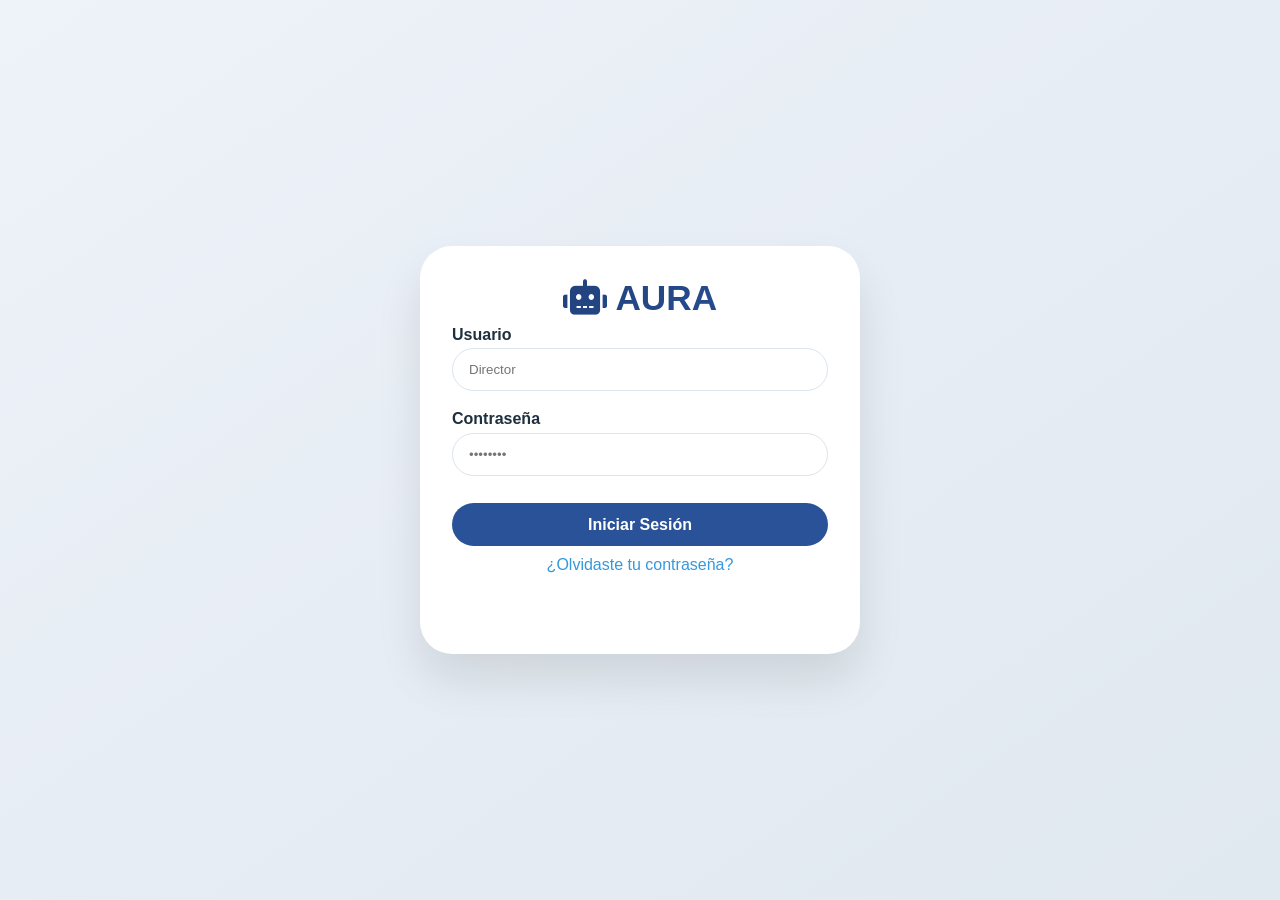
==== commit db357263: "Ahora se viene lo chido :v" ====
--- a/TeChina/index.html
+++ b/TeChina/index.html
@@ -1,78 +1,76 @@
-<!DOCTYPE html>
-<html lang="es">
-<head>
-    <meta charset="UTF-8">
-    <meta name="viewport" content="width=device-width, initial-scale=1.0">
-    <title>Acceso Directivos | Asistente IA AURA</title>
-    <link href="style.css" rel="stylesheet">
-    <link rel="stylesheet" href="style.css">
-    <link rel="stylesheet" href="style.css">
-    <link rel="stylesheet" href="https://cdnjs.cloudflare.com/ajax/libs/font-awesome/6.0.0/css/all.min.css">
-</head>
-<body>
-<div class="login-container">
-    <div class="logo"><i class="fas fa-robot"></i> AURA</div>
-    <div class="sub">Asistente IA para Dirección Escolar</div>
-
-    <!-- LOGIN -->
-    <div id="loginForm">
-        <div class="input-group">
-            <label>Usuario</label>
-            <input type="text" id="loginUser" placeholder="Director">
-        </div>
-
-        <div class="input-group">
-            <label>Contraseña</label>
-            <input type="password" id="loginPassword" placeholder="••••••••">
-        </div>
-
-        <button class="btn-auth" id="loginBtn">Iniciar Sesión</button>
-
-        <p style="margin-top:10px; cursor:pointer; color:#3498db;" onclick="mostrarRecuperacion()">
-            ¿Olvidaste tu contraseña?
-        </p>
-
-        <div id="loginMessage" class="message"></div>
-    </div>
-
-    <!-- RECUPERACIÓN -->
-    <div id="recoveryForm" style="display:none;">
-        <h3>Recuperar contraseña</h3>
-
-        <div class="input-group">
-            <label>Año en que se fundó la institución</label>
-            <input type="text" id="preg1" placeholder="Ej: 2019">
-        </div>
-
-        <div class="input-group">
-            <label>Nombre de la escuela</label>
-            <input type="text" id="preg2" placeholder="Ej: Nombre de la institución">
-        </div>
-
-        <button class="btn-auth btn-secondary" onclick="verificarRespuestas()">
-            Verificar
-        </button>
-
-        <div id="recoveryMessage" class="message"></div>
-
-        <div id="nuevaPassContainer" style="display:none;">
-            <div class="input-group">
-                <label>Nueva contraseña</label>
-                <input type="password" id="newPassword">
-            </div>
-
-            <button class="btn-auth" onclick="cambiarPassword()">
-                Guardar nueva contraseña
-            </button>
-        </div>
-
-        <p style="margin-top:10px; cursor:pointer; color:#3498db;" onclick="volverLogin()">
-            ← Volver al login
-        </p>
-    </div>
-
-</div>
-
-<script src="script.js"></script>
-</body>
+<!DOCTYPE html>
+<html lang="es">
+<head>
+    <meta charset="UTF-8">
+    <meta name="viewport" content="width=device-width, initial-scale=1.0">
+    <title>Acceso Directivos</title>
+    <link rel="stylesheet" href="style.css">
+    <link rel="stylesheet" href="https://cdnjs.cloudflare.com/ajax/libs/font-awesome/6.0.0/css/all.min.css">
+</head>
+<body>
+<div class="login-container">
+    <div class="logo"><i class="fas fa-robot"></i> AURA</div>
+    
+
+    <!-- LOGIN -->
+    <div id="loginForm">
+        <div class="input-group">
+            <label>Usuario</label>
+            <input type="text" id="loginUser" placeholder="Director">
+        </div>
+
+        <div class="input-group">
+            <label>Contraseña</label>
+            <input type="password" id="loginPassword" placeholder="••••••••">
+        </div>
+
+        <button class="btn-auth" id="loginBtn">Iniciar Sesión</button>
+
+        <p style="margin-top:10px; cursor:pointer; color:#3498db;" onclick="mostrarRecuperacion()">
+            ¿Olvidaste tu contraseña?
+        </p>    
+
+        <div id="loginMessage" class="message"></div>
+    </div>
+
+    <!-- RECUPERACIÓN -->
+    <div id="recoveryForm" style="display:none;">
+        <h3>Recuperar contraseña</h3>
+
+        <div class="input-group">
+            <label>Año en que se fundó la institución</label>
+            <input type="text" id="preg1" placeholder="Ej: 2019">
+        </div>
+
+        <div class="input-group">
+            <label>Nombre de la escuela</label>
+            <input type="text" id="preg2" placeholder="Ej: Nombre de la institución">
+        </div>
+
+        <button class="btn-auth btn-secondary" onclick="verificarRespuestas()">
+            Verificar
+        </button>
+
+        <div id="recoveryMessage" class="message"></div>
+
+        <div id="nuevaPassContainer" style="display:none;">
+            <div class="input-group">
+                <label>Nueva contraseña</label>
+                <input type="password" id="newPassword">
+            </div>
+
+            <button class="btn-auth" onclick="cambiarPassword()">
+                Guardar nueva contraseña
+            </button>
+        </div>
+
+        <p style="margin-top:10px; cursor:pointer; color:#3498db;" onclick="volverLogin()">
+            ← Volver al login
+        </p>
+    </div>
+
+</div>
+
+<script src="script.js"></script>
+</body>
 </html>
--- a/TeChina/style.css
+++ b/TeChina/style.css
@@ -1,118 +1,135 @@
-        * {
-            margin: 0;
-            padding: 0;
-            box-sizing: border-box;
-        }
-
-        body {
-            font-family: 'Plus Jakarta Sans', sans-serif;
-            background: linear-gradient(145deg, #eef2f9 0%, #e0e8f0 100%);
-            min-height: 100vh;
-            display: flex;
-            align-items: center;
-            justify-content: center;
-            padding: 1rem;
-        }
-
-        .login-container {
-            background: white;
-            border-radius: 2rem;
-            box-shadow: 0 25px 45px rgba(0,0,0,0.1);
-            width: 100%;
-            max-width: 440px;
-            padding: 2rem;
-            text-align: center;
-        }
-
-        .logo {
-            font-size: 2.2rem;
-            font-weight: 800;
-            background: linear-gradient(135deg, #1e3c72, #2a5298);
-            -webkit-background-clip: text;
-            background-clip: text;
-            color: transparent;
-            margin-bottom: 0.5rem;
-        }
-
-        .sub {
-            color: #5a6e8a;
-            margin-bottom: 2rem;
-            font-size: 0.9rem;
-        }
-
-        .input-group {
-            margin-bottom: 1.2rem;
-            text-align: left;
-        }
-
-        .input-group label {
-            display: block;
-            font-weight: 600;
-            margin-bottom: 0.3rem;
-            color: #1e2f3e;
-        }
-
-        .input-group input {
-            width: 100%;
-            padding: 0.8rem 1rem;
-            border: 1px solid #dce4ec;
-            border-radius: 2rem;
-            font-family: inherit;
-            outline: none;
-            transition: 0.2s;
-        }
-
-        .input-group input:focus {
-            border-color: #2a5298;
-            box-shadow: 0 0 0 2px rgba(42,82,152,0.2);
-        }
-
-        .btn-auth {
-            background: #2a5298;
-            color: white;
-            border: none;
-            padding: 0.8rem;
-            width: 100%;
-            border-radius: 3rem;
-            font-weight: 700;
-            font-size: 1rem;
-            cursor: pointer;
-            transition: 0.2s;
-            margin-top: 0.5rem;
-        }
-
-        .btn-auth:hover {
-            background: #1e3c72;
-            transform: translateY(-2px);
-        }
-
-        .btn-secondary {
-            background: transparent;
-            color: #2a5298;
-            border: 1px solid #2a5298;
-            margin-top: 1rem;
-        }
-
-        .btn-secondary:hover {
-            background: #eef2ff;
-        }
-
-        .message {
-            margin-top: 1rem;
-            font-size: 0.85rem;
-            min-height: 2rem;
-        }
-
-        .error {
-            color: #c62828;
-        }
-
-        .success {
-            color: #2e7d32;
-        }
-
-        hr {
-            margin: 1.5rem 0;
-            border: none;
-            border-top: 1px solid #e2e8f0;
-        }+        * {
+            margin: 0;
+            padding: 0;
+            box-sizing: border-box;
+        }
+
+        body {
+            font-family: 'Plus Jakarta Sans', sans-serif;
+            background: linear-gradient(145deg, #eef2f9 0%, #e0e8f0 100%);
+            min-height: 100vh;
+            display: flex;
+            align-items: center;
+            justify-content: center;
+            padding: 1rem;
+        }
+
+        .login-container {
+            background: white;
+            border-radius: 2rem;
+            box-shadow: 0 25px 45px rgba(0,0,0,0.1);
+            width: 100%;
+            max-width: 440px;
+            padding: 2rem;
+            text-align: center;
+        }
+
+        .logo {
+            font-size: 2.2rem;
+            font-weight: 800;
+            background: linear-gradient(135deg, #1e3c72, #2a5298);
+            -webkit-background-clip: text;
+            background-clip: text;
+            color: transparent;
+            margin-bottom: 0.5rem;
+        }
+
+        .sub {
+            color: #5a6e8a;
+            margin-bottom: 2rem;
+            font-size: 0.9rem;
+        }
+
+        .input-group {
+            margin-bottom: 1.2rem;
+            text-align: left;
+        }
+
+        .input-group label {
+            display: block;
+            font-weight: 600;
+            margin-bottom: 0.3rem;
+            color: #1e2f3e;
+        }
+
+        .input-group input {
+            width: 100%;
+            padding: 0.8rem 1rem;
+            border: 1px solid #dce4ec;
+            border-radius: 2rem;
+            font-family: inherit;
+            outline: none;
+            transition: 0.2s;
+        }
+
+        .input-group input:focus {
+            border-color: #2a5298;
+            box-shadow: 0 0 0 2px rgba(42,82,152,0.2);
+        }
+
+        .btn-auth {
+            background: #2a5298;
+            color: white;
+            border: none;
+            padding: 0.8rem;
+            width: 100%;
+            border-radius: 3rem;
+            font-weight: 700;
+            font-size: 1rem;
+            cursor: pointer;
+            transition: 0.2s;
+            margin-top: 0.5rem;
+        }
+
+        .btn-auth:hover {
+            background: #1e3c72;
+            transform: translateY(-2px);
+        }
+
+        .btn-secondary {
+            background: transparent;
+            color: #2a5298;
+            border: 1px solid #2a5298;
+            margin-top: 1rem;
+        }
+
+        .btn-secondary:hover {
+            background: #eef2ff;
+        }
+
+        .message {
+            margin-top: 1rem;
+            font-size: 0.85rem;
+            min-height: 2rem;
+        }
+
+        .error {
+            color: #c62828;
+        }
+
+        .success {
+            color: #2e7d32;
+        }
+
+        hr {
+            margin: 1.5rem 0;
+            border: none;
+            border-top: 1px solid #e2e8f0;
+        }
+        .hidden {
+    display: none;
+}
+
+.dropdown {
+    margin-top: 1rem;
+    animation: fadeIn 0.3s ease;
+}
+
+.hidden {
+    display: none;
+}
+
+@keyframes fadeIn {
+    from { opacity: 0; transform: translateY(-10px); }
+    to { opacity: 1; transform: translateY(0); }
+}
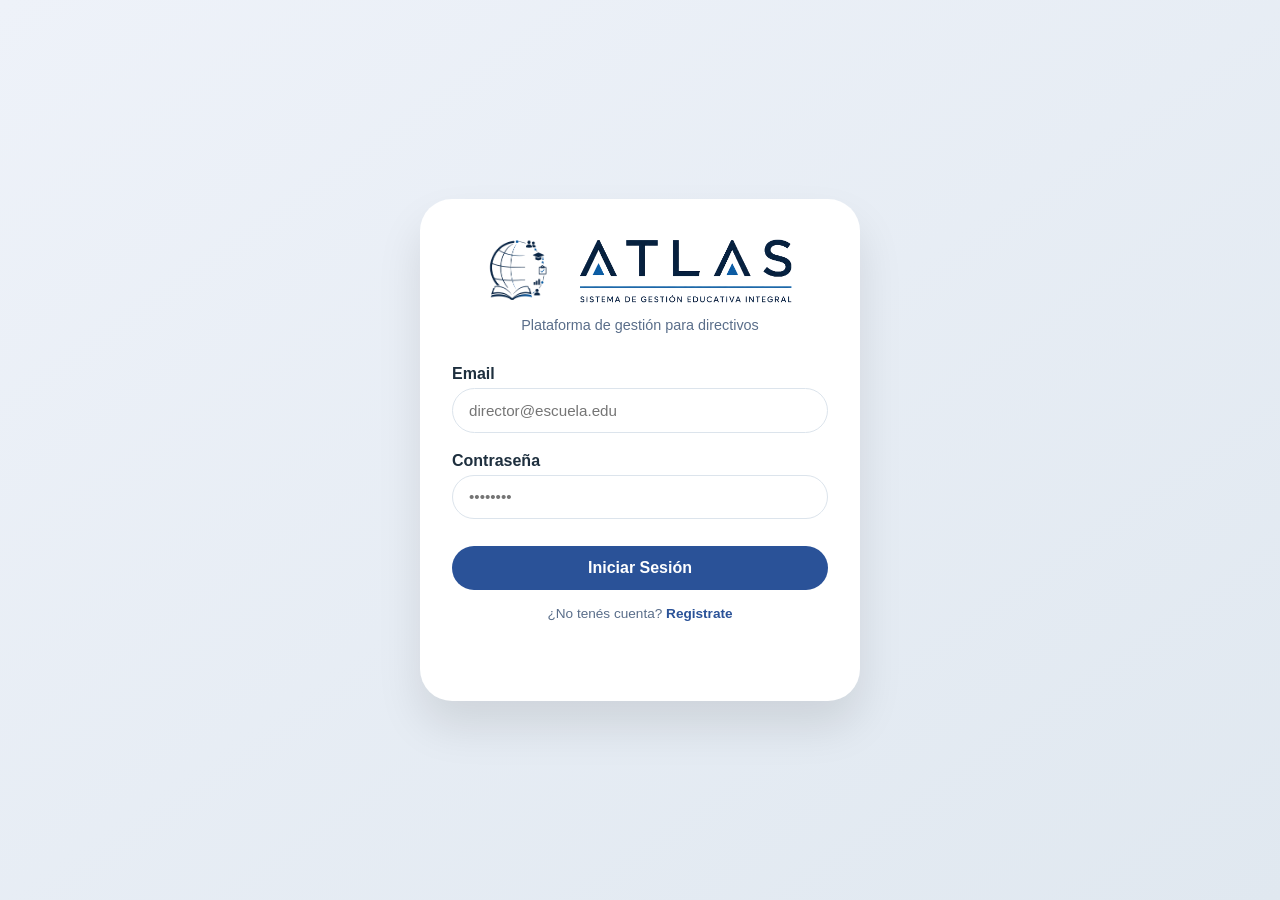
==== commit 5216dedc: "Actualizacion a los usuarios" ====
--- a/TeChina/index.html
+++ b/TeChina/index.html
@@ -3,74 +3,84 @@
 <head>
     <meta charset="UTF-8">
     <meta name="viewport" content="width=device-width, initial-scale=1.0">
-    <title>Acceso Directivos</title>
+    <title>ATLAS | Acceso</title>
     <link rel="stylesheet" href="style.css">
     <link rel="stylesheet" href="https://cdnjs.cloudflare.com/ajax/libs/font-awesome/6.0.0/css/all.min.css">
 </head>
 <body>
 <div class="login-container">
-    <div class="logo"><i class="fas fa-robot"></i> AURA</div>
-    
+    <div class="brand-bar">
+        <img class="brand-logo" src="logoN.png" alt="Logo ATLAS" width="35" height="38" draggable="false">
+        <img class="brand-name" src="TextoN.png" alt="ATLAS" width="112" height="38" draggable="false">
+    </div>
+    <p class="sub">Plataforma de gestión para directivos</p>
 
     <!-- LOGIN -->
-    <div id="loginForm">
+    <form id="loginForm" novalidate>
         <div class="input-group">
-            <label>Usuario</label>
-            <input type="text" id="loginUser" placeholder="Director">
+            <label for="loginUser">Email</label>
+            <input type="email" id="loginUser" placeholder="director@escuela.edu" autocomplete="username" required>
         </div>
 
         <div class="input-group">
-            <label>Contraseña</label>
-            <input type="password" id="loginPassword" placeholder="••••••••">
+            <label for="loginPassword">Contraseña</label>
+            <input type="password" id="loginPassword" placeholder="••••••••" autocomplete="current-password" required>
         </div>
 
-        <button class="btn-auth" id="loginBtn">Iniciar Sesión</button>
+        <button type="submit" class="btn-auth" id="loginBtn">Iniciar Sesión</button>
 
-        <p style="margin-top:10px; cursor:pointer; color:#3498db;" onclick="mostrarRecuperacion()">
-            ¿Olvidaste tu contraseña?
-        </p>    
+        <p class="auth-switch">
+            ¿No tenés cuenta? <a href="#" id="goRegister">Registrate</a>
+        </p>
 
         <div id="loginMessage" class="message"></div>
-    </div>
+    </form>
 
-    <!-- RECUPERACIÓN -->
-    <div id="recoveryForm" style="display:none;">
-        <h3>Recuperar contraseña</h3>
+    <!-- REGISTRO -->
+    <form id="registerForm" novalidate style="display:none;">
+        <h3 class="form-title">Crear cuenta</h3>
 
         <div class="input-group">
-            <label>Año en que se fundó la institución</label>
-            <input type="text" id="preg1" placeholder="Ej: 2019">
+            <label for="regNombre">Nombre y apellido</label>
+            <input type="text" id="regNombre" placeholder="Ej: Ana Gómez" autocomplete="name" required>
         </div>
 
         <div class="input-group">
-            <label>Nombre de la escuela</label>
-            <input type="text" id="preg2" placeholder="Ej: Nombre de la institución">
+            <label for="regEmail">Email</label>
+            <input type="email" id="regEmail" placeholder="usuario@escuela.edu" autocomplete="username" required>
         </div>
 
-        <button class="btn-auth btn-secondary" onclick="verificarRespuestas()">
-            Verificar
-        </button>
-
-        <div id="recoveryMessage" class="message"></div>
-
-        <div id="nuevaPassContainer" style="display:none;">
-            <div class="input-group">
-                <label>Nueva contraseña</label>
-                <input type="password" id="newPassword">
-            </div>
-
-            <button class="btn-auth" onclick="cambiarPassword()">
-                Guardar nueva contraseña
-            </button>
+        <div class="input-group">
+            <label for="regPassword">Contraseña</label>
+            <input type="password" id="regPassword" placeholder="Mínimo 6 caracteres" autocomplete="new-password" required>
         </div>
 
-        <p style="margin-top:10px; cursor:pointer; color:#3498db;" onclick="volverLogin()">
-            ← Volver al login
+        <div class="input-group">
+            <label for="regPassword2">Repetir contraseña</label>
+            <input type="password" id="regPassword2" placeholder="••••••••" autocomplete="new-password" required>
+        </div>
+
+        <div class="input-group">
+            <label for="regRol">Rol</label>
+            <select id="regRol" required>
+                <option value="">Seleccioná un rol</option>
+                <option value="Director">Director</option>
+                <option value="Preceptor">Preceptor</option>
+                <option value="Profesor">Profesor</option>
+                <option value="Alumno">Alumno</option>
+            </select>
+        </div>
+
+        <button type="submit" class="btn-auth" id="registerBtn">Registrarme</button>
+
+        <p class="auth-switch">
+            ¿Ya tenés cuenta? <a href="#" id="goLogin">Iniciá sesión</a>
         </p>
-    </div>
 
+        <div id="registerMessage" class="message"></div>
+    </form>
 </div>
 
-<script src="script.js"></script>
+<script src="login.js"></script>
 </body>
-</html>+</html>
--- a/TeChina/style.css
+++ b/TeChina/style.css
@@ -24,14 +24,29 @@
             text-align: center;
         }
 
-        .logo {
-            font-size: 2.2rem;
-            font-weight: 800;
-            background: linear-gradient(135deg, #1e3c72, #2a5298);
-            -webkit-background-clip: text;
-            background-clip: text;
-            color: transparent;
-            margin-bottom: 0.5rem;
+        /* ============================================================
+           BARRA DE MARCA (logo + nombre)
+           Editá estas dos variables para cambiar tamaño y separación.
+           --brand-height : alto en px de AMBAS imágenes (una al lado de
+                            la otra, siempre a la misma altura).
+           --brand-gap    : espacio entre las dos imágenes.
+           ============================================================ */
+        .brand-bar {
+            --brand-height: 80px;
+            --brand-gap: 0.6rem;
+
+            display: flex;
+            align-items: center;
+            justify-content: center;
+            gap: var(--brand-gap);
+            margin-bottom: 0.4rem;
+        }
+
+        .brand-bar img {
+            height: var(--brand-height);
+            width: auto;
+            display: block;
+            object-fit: contain;
         }
 
         .sub {
@@ -52,19 +67,53 @@
             color: #1e2f3e;
         }
 
-        .input-group input {
+        .input-group input,
+        .input-group select {
             width: 100%;
             padding: 0.8rem 1rem;
             border: 1px solid #dce4ec;
             border-radius: 2rem;
             font-family: inherit;
+            font-size: 0.95rem;
+            background: white;
+            color: #1e2f3e;
             outline: none;
             transition: 0.2s;
         }
 
-        .input-group input:focus {
+        .input-group input:focus,
+        .input-group select:focus {
             border-color: #2a5298;
             box-shadow: 0 0 0 2px rgba(42,82,152,0.2);
+        }
+
+        .form-title {
+            color: #1e3c72;
+            margin-bottom: 1.2rem;
+            font-size: 1.15rem;
+        }
+
+        .auth-switch {
+            margin-top: 1rem;
+            font-size: 0.85rem;
+            color: #5a6e8a;
+        }
+
+        .auth-switch a {
+            color: #2a5298;
+            font-weight: 600;
+            text-decoration: none;
+            cursor: pointer;
+        }
+
+        .auth-switch a:hover {
+            text-decoration: underline;
+        }
+
+        .btn-auth:disabled {
+            opacity: 0.65;
+            cursor: not-allowed;
+            transform: none;
         }
 
         .btn-auth {
